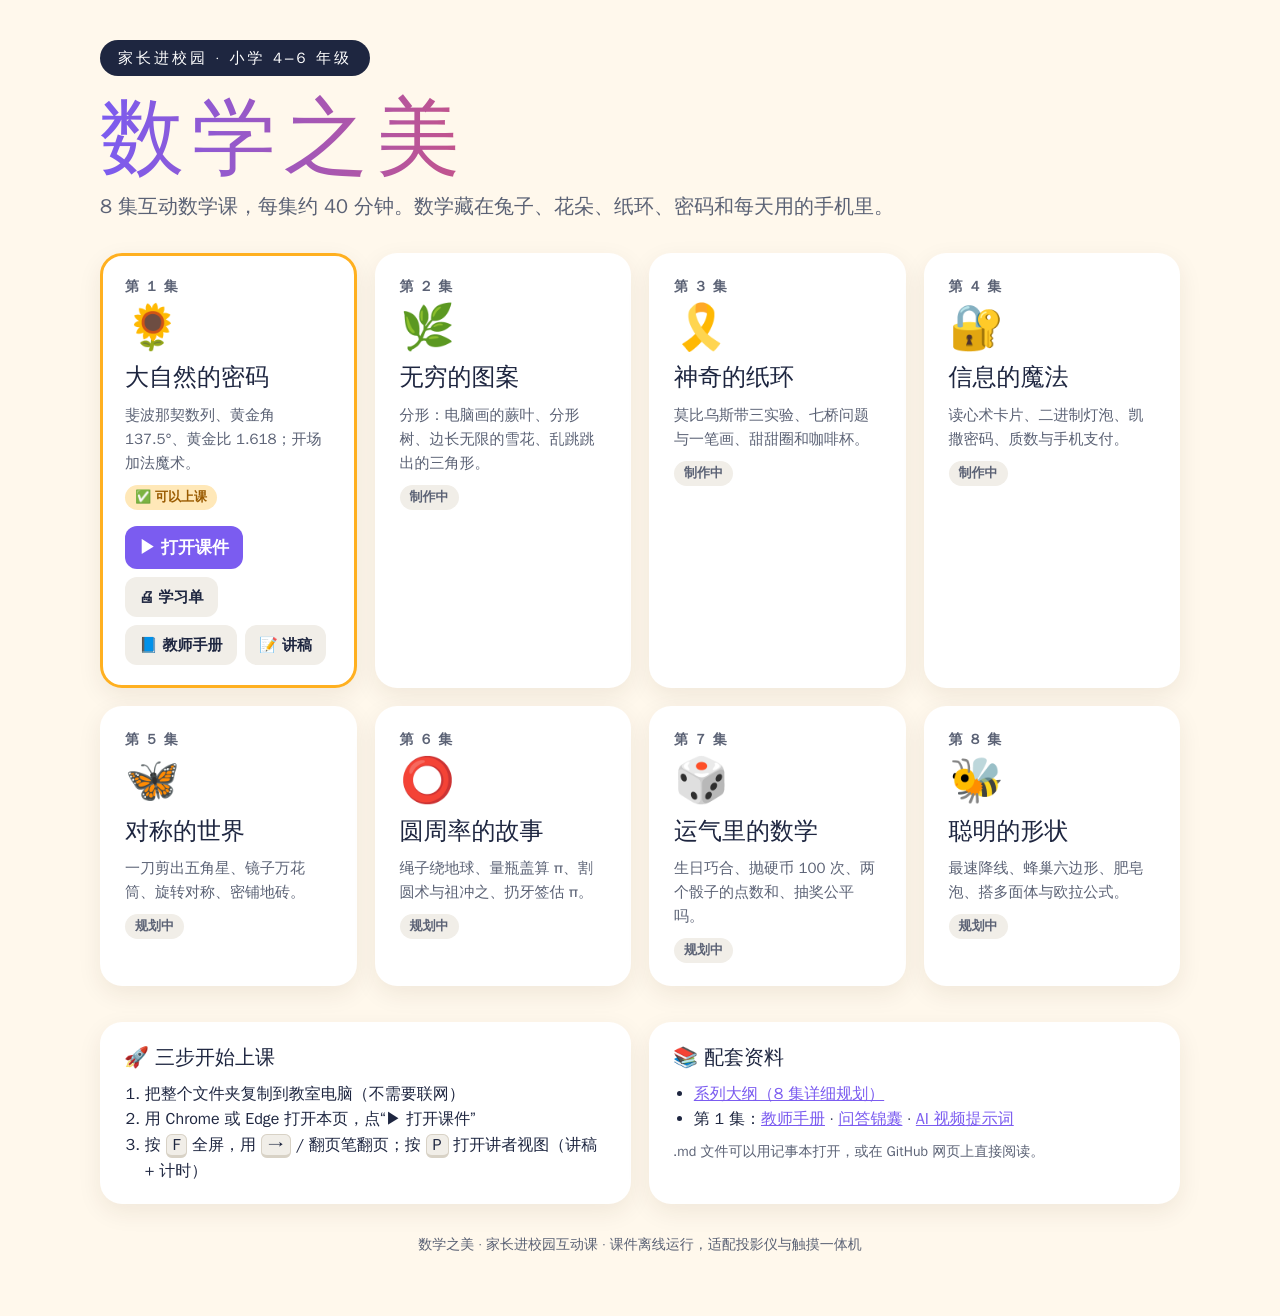
==== index.html @ cdd5eacd "Add 数学之美 series outline and complete Episode 1 (大自然的密码) - Series plan: 8 episodes of ~40 min for gra" ====
<!DOCTYPE html>
<html lang="zh-CN">
<head>
<meta charset="UTF-8">
<meta name="viewport" content="width=device-width, initial-scale=1">
<title>数学之美 · 系列课</title>
<style>
  :root { --bg: #FFF8EC; --ink: #1E2640; --muted: #5B6275; --line: #EADFCB; --grape: #7B5CF0; --coral: #F04E4B; }
  * { box-sizing: border-box; }
  body {
    margin: 0; background: var(--bg); color: var(--ink);
    font-family: "HarmonyOS Sans SC", "PingFang SC", "Microsoft YaHei", "微软雅黑", "Noto Sans CJK SC", "WenQuanYi Zen Hei", sans-serif;
    line-height: 1.6;
  }
  .wrap { max-width: 1120px; margin: 0 auto; padding: 40px 20px 60px; }
  .pill { display: inline-block; background: var(--ink); color: #fff; font-weight: 700; letter-spacing: 3px; padding: 6px 18px; border-radius: 999px; font-size: 15px; }
  h1 { font-size: clamp(44px, 8vw, 84px); margin: 14px 0 4px; letter-spacing: 8px; line-height: 1.15;
    background: linear-gradient(90deg, #7B5CF0, #F04E4B 55%, #FF9F1C); -webkit-background-clip: text; background-clip: text; color: transparent; }
  .sub { font-size: 20px; color: var(--muted); margin: 0 0 30px; }
  .grid { display: grid; grid-template-columns: repeat(auto-fill, minmax(250px, 1fr)); gap: 18px; }
  .ep {
    background: #fff; border-radius: 22px; padding: 20px 22px; box-shadow: 0 8px 24px rgba(60,40,10,.08);
    display: flex; flex-direction: column; gap: 6px; border: 3px solid transparent;
  }
  .ep.ready { border-color: #FFB020; }
  .ep .no { font-size: 14px; font-weight: 800; color: var(--muted); letter-spacing: 2px; }
  .ep .emoji { font-size: 44px; line-height: 1.1; }
  .ep h2 { margin: 0; font-size: 24px; }
  .ep p { margin: 0; color: var(--muted); font-size: 15px; }
  .ep .tag { align-self: flex-start; font-size: 13px; font-weight: 800; padding: 2px 10px; border-radius: 999px; background: #F1EEE8; color: var(--muted); margin-top: 4px; }
  .ep.ready .tag { background: #FFE8B8; color: #9A5B00; }
  .links { display: flex; flex-wrap: wrap; gap: 8px; margin-top: 10px; }
  .links a { text-decoration: none; font-weight: 800; font-size: 15px; padding: 8px 14px; border-radius: 12px; background: #F1EEE8; color: var(--ink); }
  .links a.go { background: var(--grape); color: #fff; font-size: 17px; }
  section.info { margin-top: 36px; display: grid; grid-template-columns: repeat(auto-fit, minmax(320px, 1fr)); gap: 18px; }
  .box { background: #fff; border-radius: 22px; padding: 20px 24px; box-shadow: 0 8px 24px rgba(60,40,10,.08); }
  .box h3 { margin: 0 0 8px; font-size: 20px; }
  .box ol, .box ul { margin: 0; padding-left: 1.3em; }
  .box a { color: var(--grape); font-weight: 700; }
  kbd { background: #F1EEE8; border: 1px solid #D8D2C6; border-bottom-width: 3px; border-radius: 6px; padding: 0 6px; font-family: inherit; font-weight: 700; }
  footer { margin-top: 30px; color: var(--muted); font-size: 14px; text-align: center; }
</style>
</head>
<body>
<div class="wrap">
  <span class="pill">家长进校园 · 小学 4–6 年级</span>
  <h1>数学之美</h1>
  <p class="sub">8 集互动数学课，每集约 40 分钟。数学藏在兔子、花朵、纸环、密码和每天用的手机里。</p>

  <div class="grid">
    <div class="ep ready">
      <span class="no">第 1 集</span><span class="emoji">🌻</span>
      <h2>大自然的密码</h2>
      <p>斐波那契数列、黄金角 137.5°、黄金比 1.618；开场加法魔术。</p>
      <span class="tag">✅ 可以上课</span>
      <div class="links">
        <a class="go" href="episodes/ep01/index.html">▶ 打开课件</a>
        <a href="printables/ep01-学习单.html">🖨 学习单</a>
        <a href="docs/第1集/教师手册.md">📘 教师手册</a>
        <a href="docs/第1集/逐页讲稿.md">📝 讲稿</a>
      </div>
    </div>
    <div class="ep"><span class="no">第 2 集</span><span class="emoji">🌿</span><h2>无穷的图案</h2><p>分形：电脑画的蕨叶、分形树、边长无限的雪花、乱跳跳出的三角形。</p><span class="tag">制作中</span></div>
    <div class="ep"><span class="no">第 3 集</span><span class="emoji">🎗️</span><h2>神奇的纸环</h2><p>莫比乌斯带三实验、七桥问题与一笔画、甜甜圈和咖啡杯。</p><span class="tag">制作中</span></div>
    <div class="ep"><span class="no">第 4 集</span><span class="emoji">🔐</span><h2>信息的魔法</h2><p>读心术卡片、二进制灯泡、凯撒密码、质数与手机支付。</p><span class="tag">制作中</span></div>
    <div class="ep"><span class="no">第 5 集</span><span class="emoji">🦋</span><h2>对称的世界</h2><p>一刀剪出五角星、镜子万花筒、旋转对称、密铺地砖。</p><span class="tag">规划中</span></div>
    <div class="ep"><span class="no">第 6 集</span><span class="emoji">⭕</span><h2>圆周率的故事</h2><p>绳子绕地球、量瓶盖算 π、割圆术与祖冲之、扔牙签估 π。</p><span class="tag">规划中</span></div>
    <div class="ep"><span class="no">第 7 集</span><span class="emoji">🎲</span><h2>运气里的数学</h2><p>生日巧合、抛硬币 100 次、两个骰子的点数和、抽奖公平吗。</p><span class="tag">规划中</span></div>
    <div class="ep"><span class="no">第 8 集</span><span class="emoji">🐝</span><h2>聪明的形状</h2><p>最速降线、蜂巢六边形、肥皂泡、搭多面体与欧拉公式。</p><span class="tag">规划中</span></div>
  </div>

  <section class="info">
    <div class="box">
      <h3>🚀 三步开始上课</h3>
      <ol>
        <li>把整个文件夹复制到教室电脑（不需要联网）</li>
        <li>用 <b>Chrome</b> 或 <b>Edge</b> 打开本页，点“▶ 打开课件”</li>
        <li>按 <kbd>F</kbd> 全屏，用 <kbd>→</kbd> / 翻页笔翻页；按 <kbd>P</kbd> 打开讲者视图（讲稿 + 计时）</li>
      </ol>
    </div>
    <div class="box">
      <h3>📚 配套资料</h3>
      <ul>
        <li><a href="docs/系列大纲.md">系列大纲（8 集详细规划）</a></li>
        <li>第 1 集：<a href="docs/第1集/教师手册.md">教师手册</a> · <a href="docs/第1集/问答锦囊.md">问答锦囊</a> · <a href="docs/第1集/AI视频提示词.md">AI 视频提示词</a></li>
      </ul>
      <p style="margin:8px 0 0;color:#5B6275;font-size:14px">.md 文件可以用记事本打开，或在 GitHub 网页上直接阅读。</p>
    </div>
  </section>

  <footer>数学之美 · 家长进校园互动课 · 课件离线运行，适配投影仪与触摸一体机</footer>
</div>
</body>
</html>
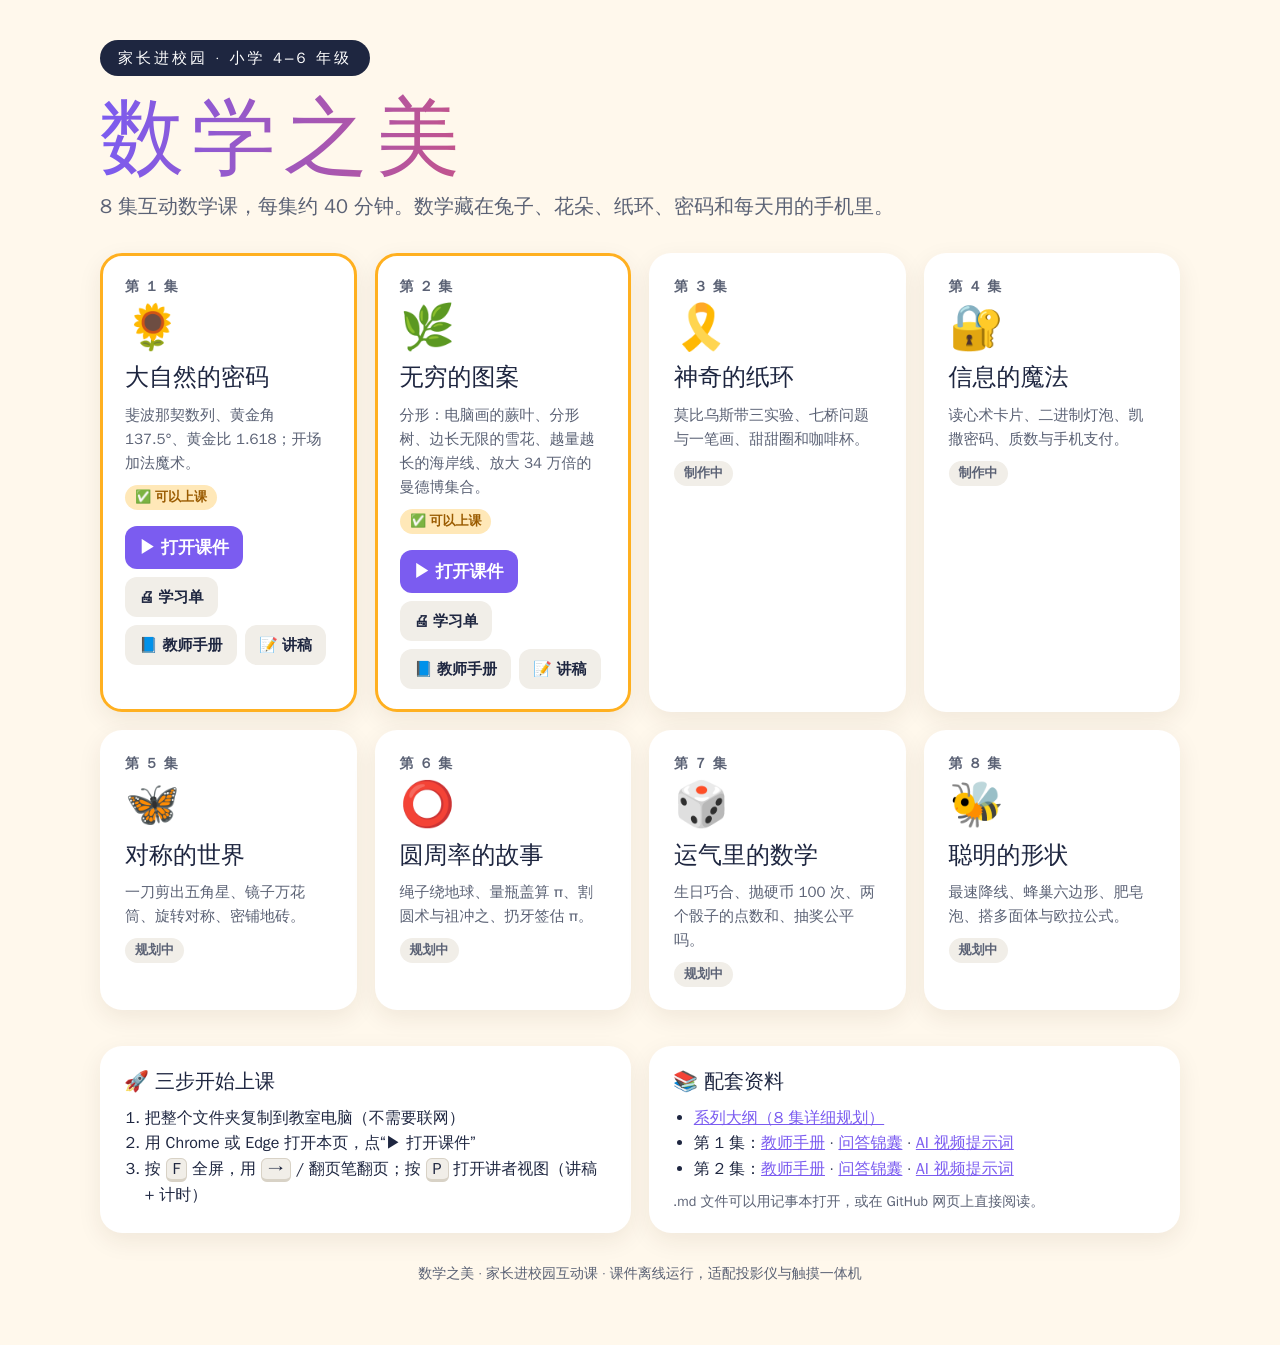
==== commit 34c71f2b: "Add Episode 2 (无穷的图案): fractals courseware, worksheet and docs - 19-slide courseware: fern photo-or-" ====
--- a/index.html
+++ b/index.html
@@ -60,7 +60,18 @@
         <a href="docs/第1集/逐页讲稿.md">📝 讲稿</a>
       </div>
     </div>
-    <div class="ep"><span class="no">第 2 集</span><span class="emoji">🌿</span><h2>无穷的图案</h2><p>分形：电脑画的蕨叶、分形树、边长无限的雪花、乱跳跳出的三角形。</p><span class="tag">制作中</span></div>
+    <div class="ep ready">
+      <span class="no">第 2 集</span><span class="emoji">🌿</span>
+      <h2>无穷的图案</h2>
+      <p>分形：电脑画的蕨叶、分形树、边长无限的雪花、越量越长的海岸线、放大 34 万倍的曼德博集合。</p>
+      <span class="tag">✅ 可以上课</span>
+      <div class="links">
+        <a class="go" href="episodes/ep02/index.html">▶ 打开课件</a>
+        <a href="printables/ep02-学习单.html">🖨 学习单</a>
+        <a href="docs/第2集/教师手册.md">📘 教师手册</a>
+        <a href="docs/第2集/逐页讲稿.md">📝 讲稿</a>
+      </div>
+    </div>
     <div class="ep"><span class="no">第 3 集</span><span class="emoji">🎗️</span><h2>神奇的纸环</h2><p>莫比乌斯带三实验、七桥问题与一笔画、甜甜圈和咖啡杯。</p><span class="tag">制作中</span></div>
     <div class="ep"><span class="no">第 4 集</span><span class="emoji">🔐</span><h2>信息的魔法</h2><p>读心术卡片、二进制灯泡、凯撒密码、质数与手机支付。</p><span class="tag">制作中</span></div>
     <div class="ep"><span class="no">第 5 集</span><span class="emoji">🦋</span><h2>对称的世界</h2><p>一刀剪出五角星、镜子万花筒、旋转对称、密铺地砖。</p><span class="tag">规划中</span></div>
@@ -83,6 +94,7 @@
       <ul>
         <li><a href="docs/系列大纲.md">系列大纲（8 集详细规划）</a></li>
         <li>第 1 集：<a href="docs/第1集/教师手册.md">教师手册</a> · <a href="docs/第1集/问答锦囊.md">问答锦囊</a> · <a href="docs/第1集/AI视频提示词.md">AI 视频提示词</a></li>
+        <li>第 2 集：<a href="docs/第2集/教师手册.md">教师手册</a> · <a href="docs/第2集/问答锦囊.md">问答锦囊</a> · <a href="docs/第2集/AI视频提示词.md">AI 视频提示词</a></li>
       </ul>
       <p style="margin:8px 0 0;color:#5B6275;font-size:14px">.md 文件可以用记事本打开，或在 GitHub 网页上直接阅读。</p>
     </div>
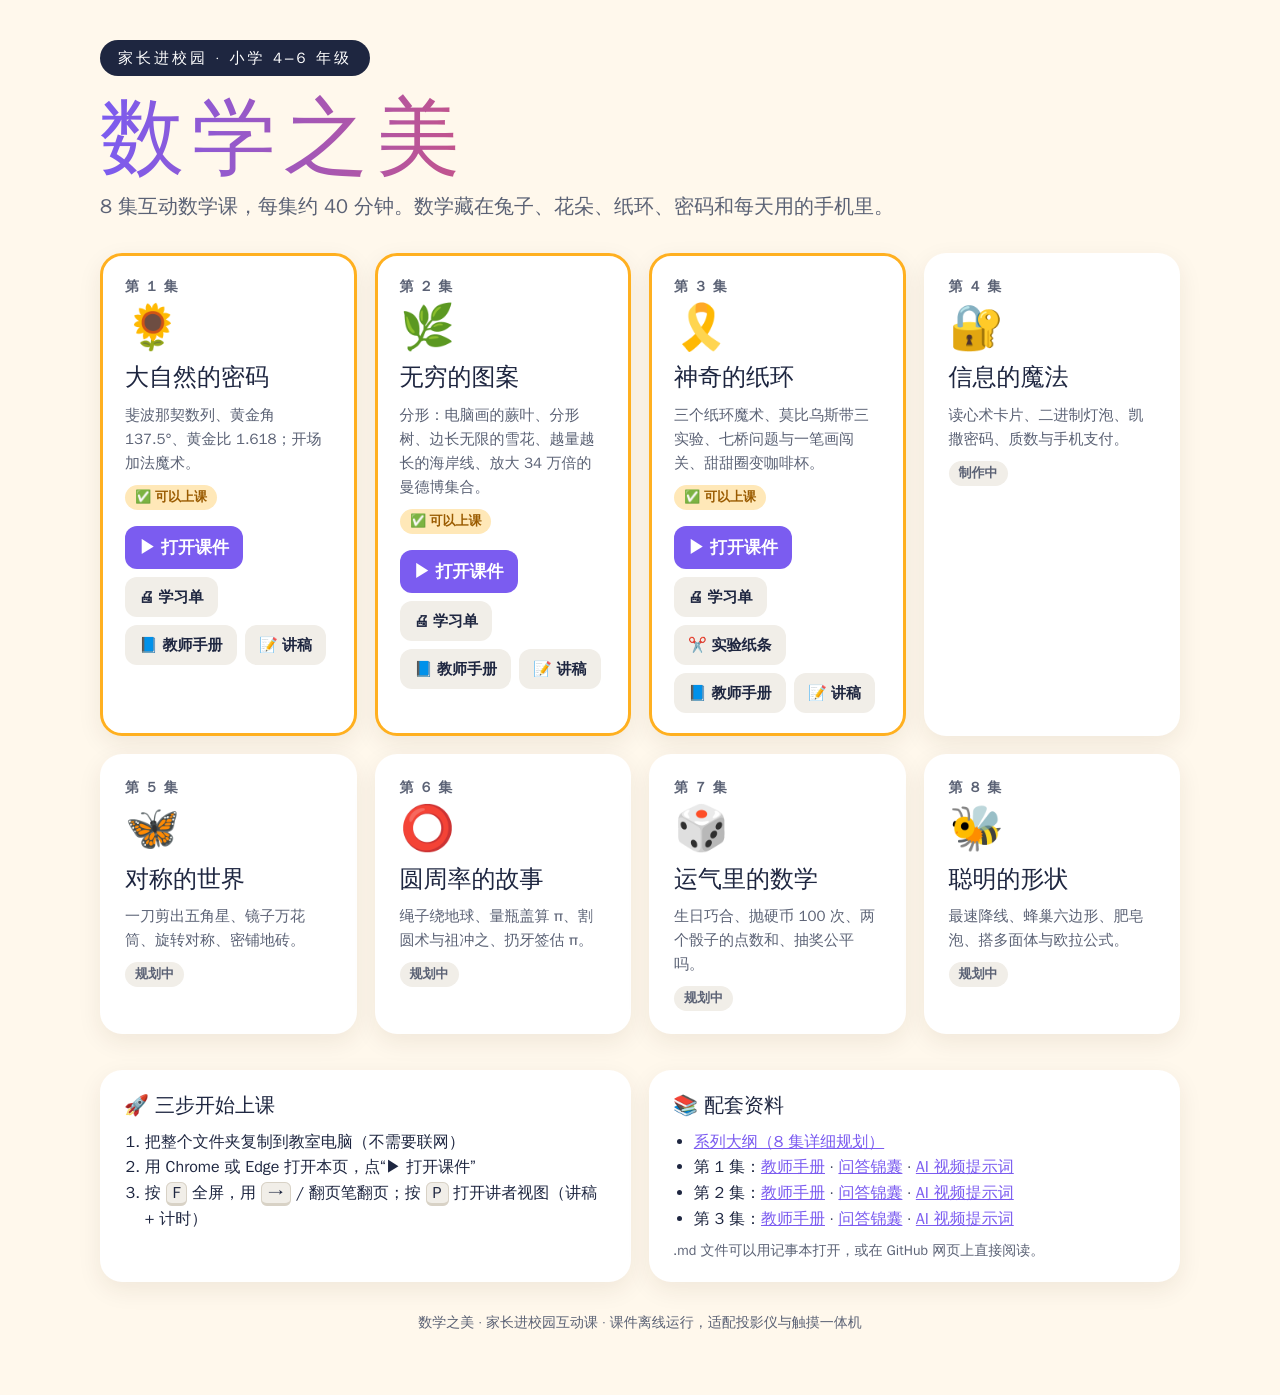
==== commit 363ba2fd: "Add Episode 3 (神奇的纸环): topology courseware, worksheets and docs - 19-slide courseware: three-loop cu" ====
--- a/index.html
+++ b/index.html
@@ -72,7 +72,19 @@
         <a href="docs/第2集/逐页讲稿.md">📝 讲稿</a>
       </div>
     </div>
-    <div class="ep"><span class="no">第 3 集</span><span class="emoji">🎗️</span><h2>神奇的纸环</h2><p>莫比乌斯带三实验、七桥问题与一笔画、甜甜圈和咖啡杯。</p><span class="tag">制作中</span></div>
+    <div class="ep ready">
+      <span class="no">第 3 集</span><span class="emoji">🎗️</span>
+      <h2>神奇的纸环</h2>
+      <p>三个纸环魔术、莫比乌斯带三实验、七桥问题与一笔画闯关、甜甜圈变咖啡杯。</p>
+      <span class="tag">✅ 可以上课</span>
+      <div class="links">
+        <a class="go" href="episodes/ep03/index.html">▶ 打开课件</a>
+        <a href="printables/ep03-学习单.html">🖨 学习单</a>
+        <a href="printables/ep03-纸条.html">✂️ 实验纸条</a>
+        <a href="docs/第3集/教师手册.md">📘 教师手册</a>
+        <a href="docs/第3集/逐页讲稿.md">📝 讲稿</a>
+      </div>
+    </div>
     <div class="ep"><span class="no">第 4 集</span><span class="emoji">🔐</span><h2>信息的魔法</h2><p>读心术卡片、二进制灯泡、凯撒密码、质数与手机支付。</p><span class="tag">制作中</span></div>
     <div class="ep"><span class="no">第 5 集</span><span class="emoji">🦋</span><h2>对称的世界</h2><p>一刀剪出五角星、镜子万花筒、旋转对称、密铺地砖。</p><span class="tag">规划中</span></div>
     <div class="ep"><span class="no">第 6 集</span><span class="emoji">⭕</span><h2>圆周率的故事</h2><p>绳子绕地球、量瓶盖算 π、割圆术与祖冲之、扔牙签估 π。</p><span class="tag">规划中</span></div>
@@ -95,6 +107,7 @@
         <li><a href="docs/系列大纲.md">系列大纲（8 集详细规划）</a></li>
         <li>第 1 集：<a href="docs/第1集/教师手册.md">教师手册</a> · <a href="docs/第1集/问答锦囊.md">问答锦囊</a> · <a href="docs/第1集/AI视频提示词.md">AI 视频提示词</a></li>
         <li>第 2 集：<a href="docs/第2集/教师手册.md">教师手册</a> · <a href="docs/第2集/问答锦囊.md">问答锦囊</a> · <a href="docs/第2集/AI视频提示词.md">AI 视频提示词</a></li>
+        <li>第 3 集：<a href="docs/第3集/教师手册.md">教师手册</a> · <a href="docs/第3集/问答锦囊.md">问答锦囊</a> · <a href="docs/第3集/AI视频提示词.md">AI 视频提示词</a></li>
       </ul>
       <p style="margin:8px 0 0;color:#5B6275;font-size:14px">.md 文件可以用记事本打开，或在 GitHub 网页上直接阅读。</p>
     </div>
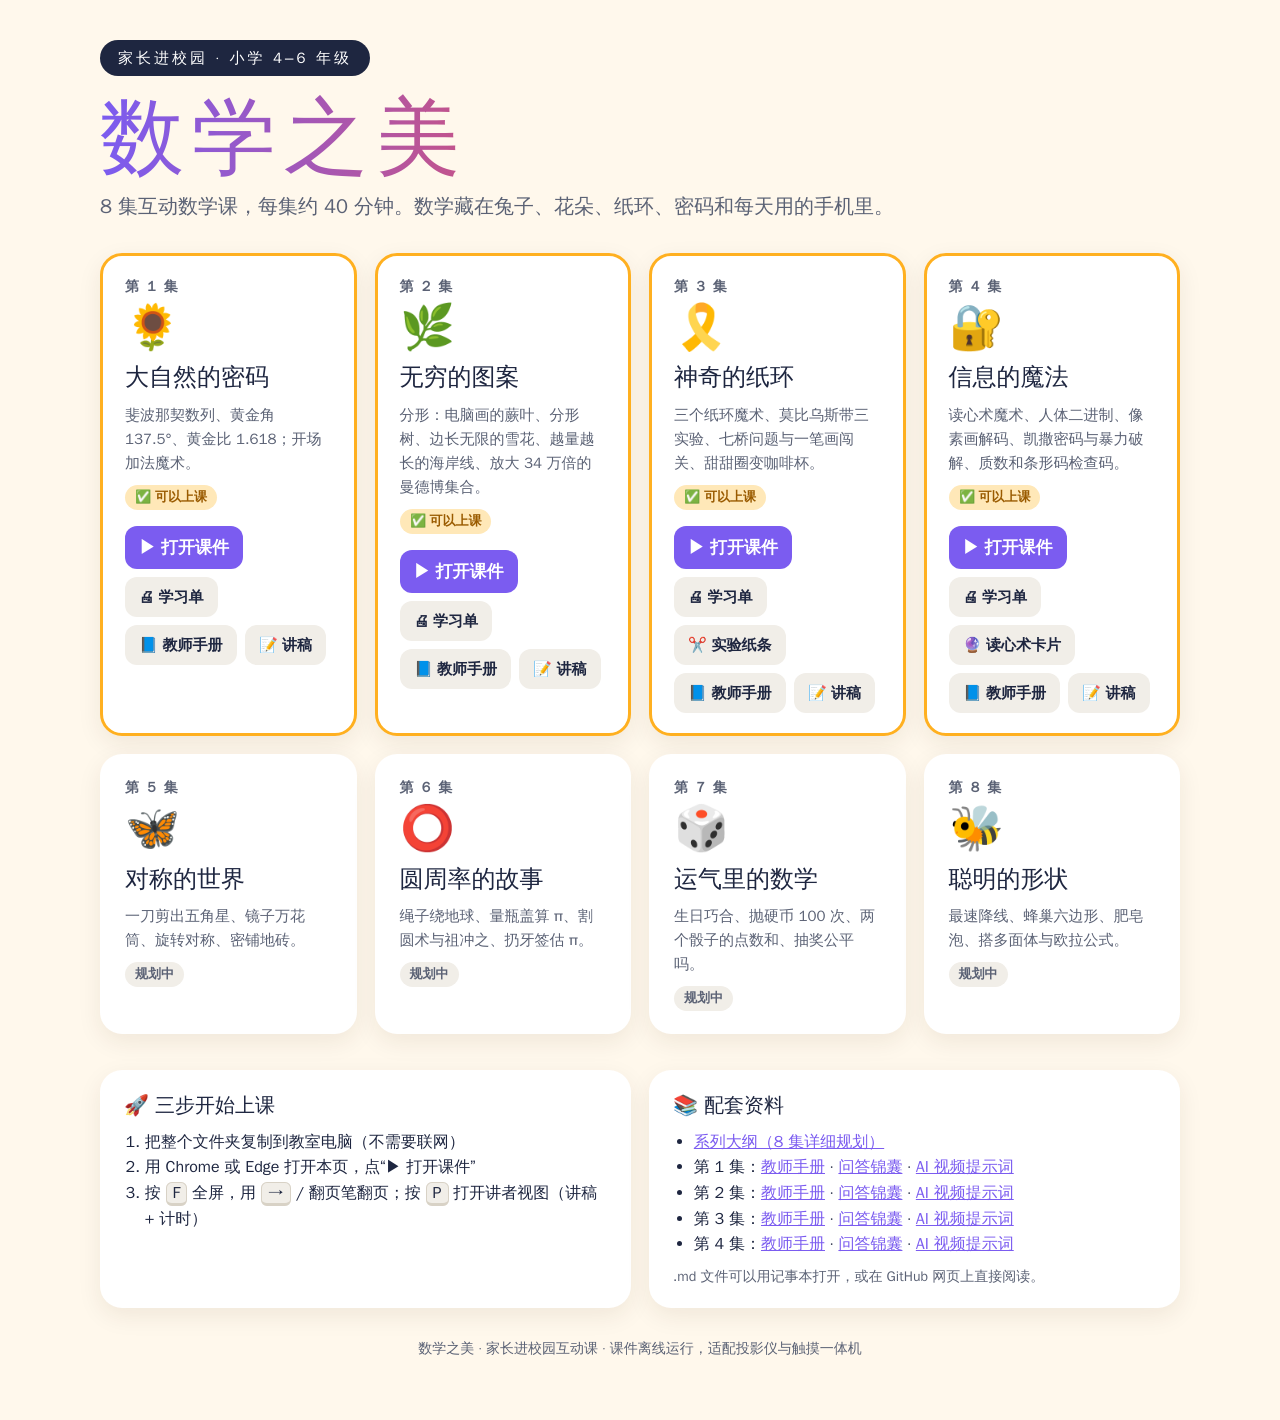
==== commit a3b07ac0: "Add Episode 4 (信息的魔法): binary, ciphers and check digits - 15-slide courseware: mind-reading card hoo" ====
--- a/index.html
+++ b/index.html
@@ -85,7 +85,19 @@
         <a href="docs/第3集/逐页讲稿.md">📝 讲稿</a>
       </div>
     </div>
-    <div class="ep"><span class="no">第 4 集</span><span class="emoji">🔐</span><h2>信息的魔法</h2><p>读心术卡片、二进制灯泡、凯撒密码、质数与手机支付。</p><span class="tag">制作中</span></div>
+    <div class="ep ready">
+      <span class="no">第 4 集</span><span class="emoji">🔐</span>
+      <h2>信息的魔法</h2>
+      <p>读心术魔术、人体二进制、像素画解码、凯撒密码与暴力破解、质数和条形码检查码。</p>
+      <span class="tag">✅ 可以上课</span>
+      <div class="links">
+        <a class="go" href="episodes/ep04/index.html">▶ 打开课件</a>
+        <a href="printables/ep04-学习单.html">🖨 学习单</a>
+        <a href="printables/ep04-读心术卡片.html">🔮 读心术卡片</a>
+        <a href="docs/第4集/教师手册.md">📘 教师手册</a>
+        <a href="docs/第4集/逐页讲稿.md">📝 讲稿</a>
+      </div>
+    </div>
     <div class="ep"><span class="no">第 5 集</span><span class="emoji">🦋</span><h2>对称的世界</h2><p>一刀剪出五角星、镜子万花筒、旋转对称、密铺地砖。</p><span class="tag">规划中</span></div>
     <div class="ep"><span class="no">第 6 集</span><span class="emoji">⭕</span><h2>圆周率的故事</h2><p>绳子绕地球、量瓶盖算 π、割圆术与祖冲之、扔牙签估 π。</p><span class="tag">规划中</span></div>
     <div class="ep"><span class="no">第 7 集</span><span class="emoji">🎲</span><h2>运气里的数学</h2><p>生日巧合、抛硬币 100 次、两个骰子的点数和、抽奖公平吗。</p><span class="tag">规划中</span></div>
@@ -108,6 +120,7 @@
         <li>第 1 集：<a href="docs/第1集/教师手册.md">教师手册</a> · <a href="docs/第1集/问答锦囊.md">问答锦囊</a> · <a href="docs/第1集/AI视频提示词.md">AI 视频提示词</a></li>
         <li>第 2 集：<a href="docs/第2集/教师手册.md">教师手册</a> · <a href="docs/第2集/问答锦囊.md">问答锦囊</a> · <a href="docs/第2集/AI视频提示词.md">AI 视频提示词</a></li>
         <li>第 3 集：<a href="docs/第3集/教师手册.md">教师手册</a> · <a href="docs/第3集/问答锦囊.md">问答锦囊</a> · <a href="docs/第3集/AI视频提示词.md">AI 视频提示词</a></li>
+        <li>第 4 集：<a href="docs/第4集/教师手册.md">教师手册</a> · <a href="docs/第4集/问答锦囊.md">问答锦囊</a> · <a href="docs/第4集/AI视频提示词.md">AI 视频提示词</a></li>
       </ul>
       <p style="margin:8px 0 0;color:#5B6275;font-size:14px">.md 文件可以用记事本打开，或在 GitHub 网页上直接阅读。</p>
     </div>
